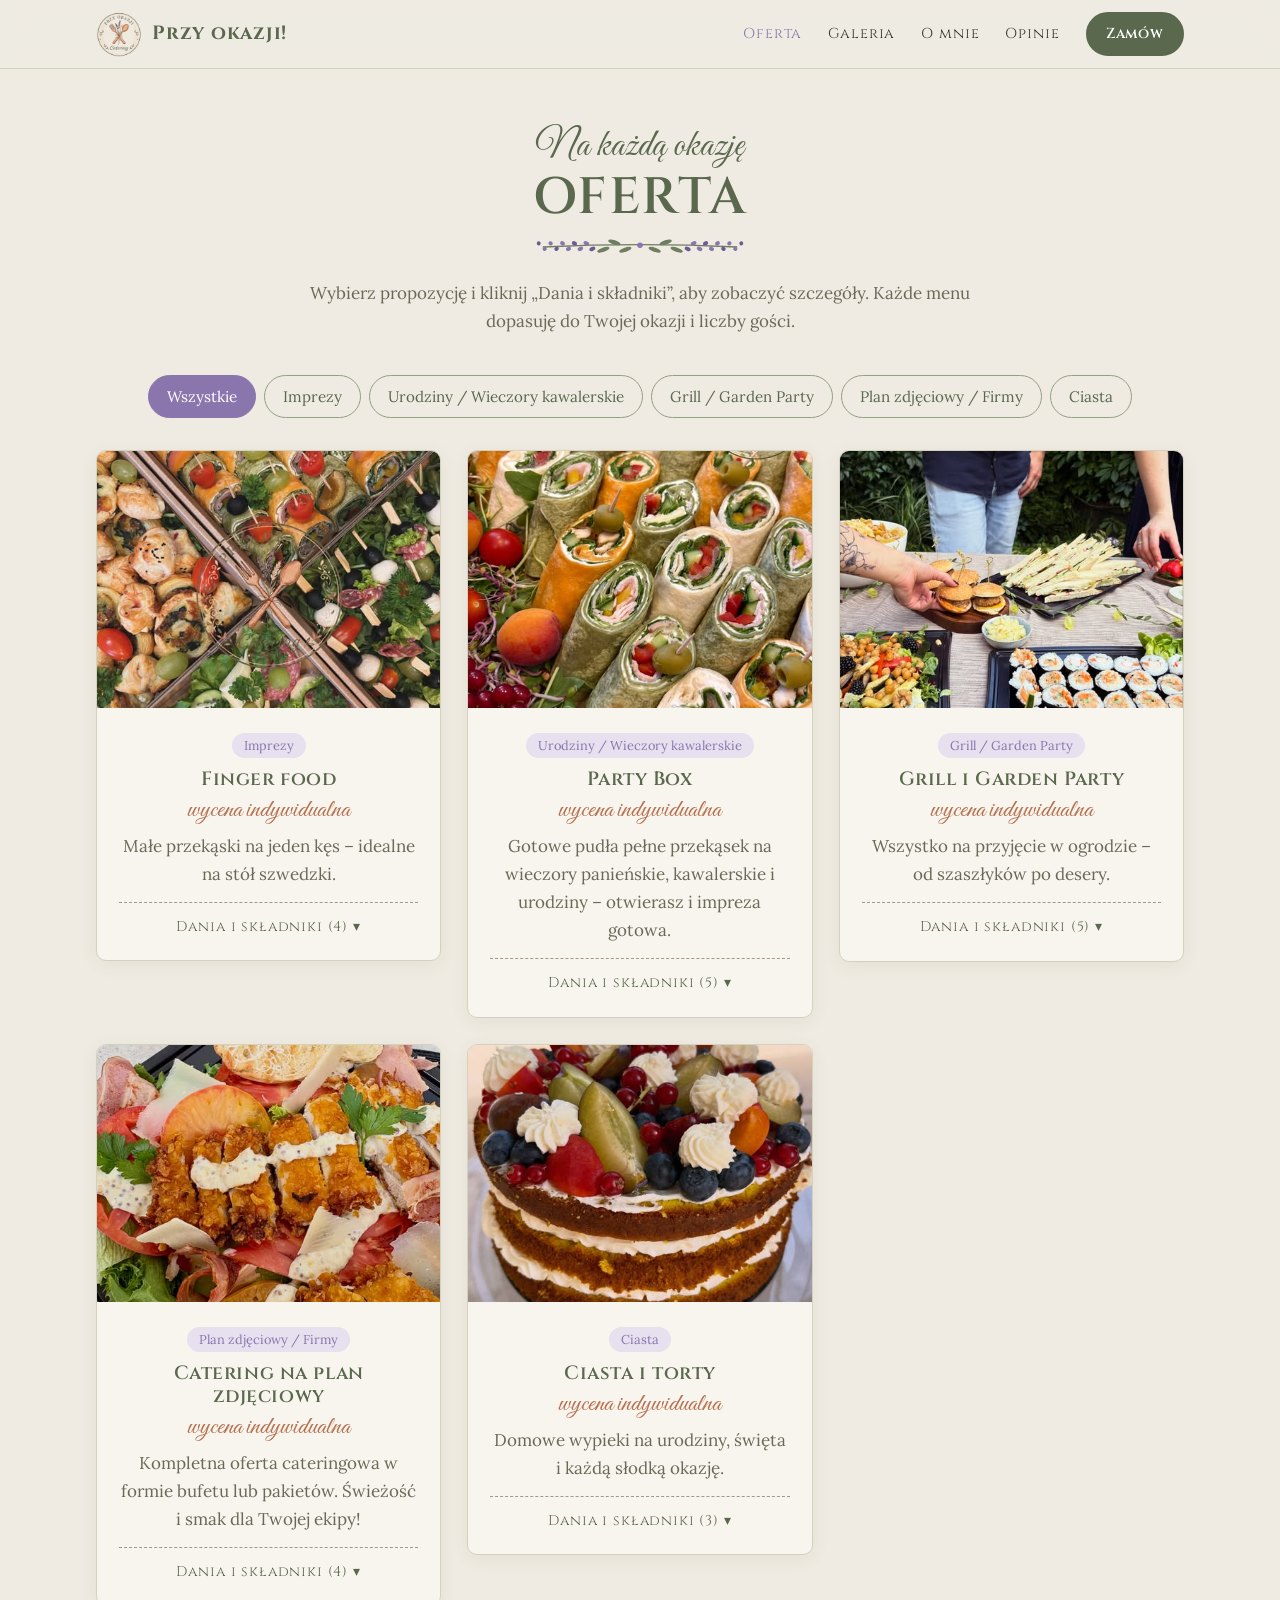
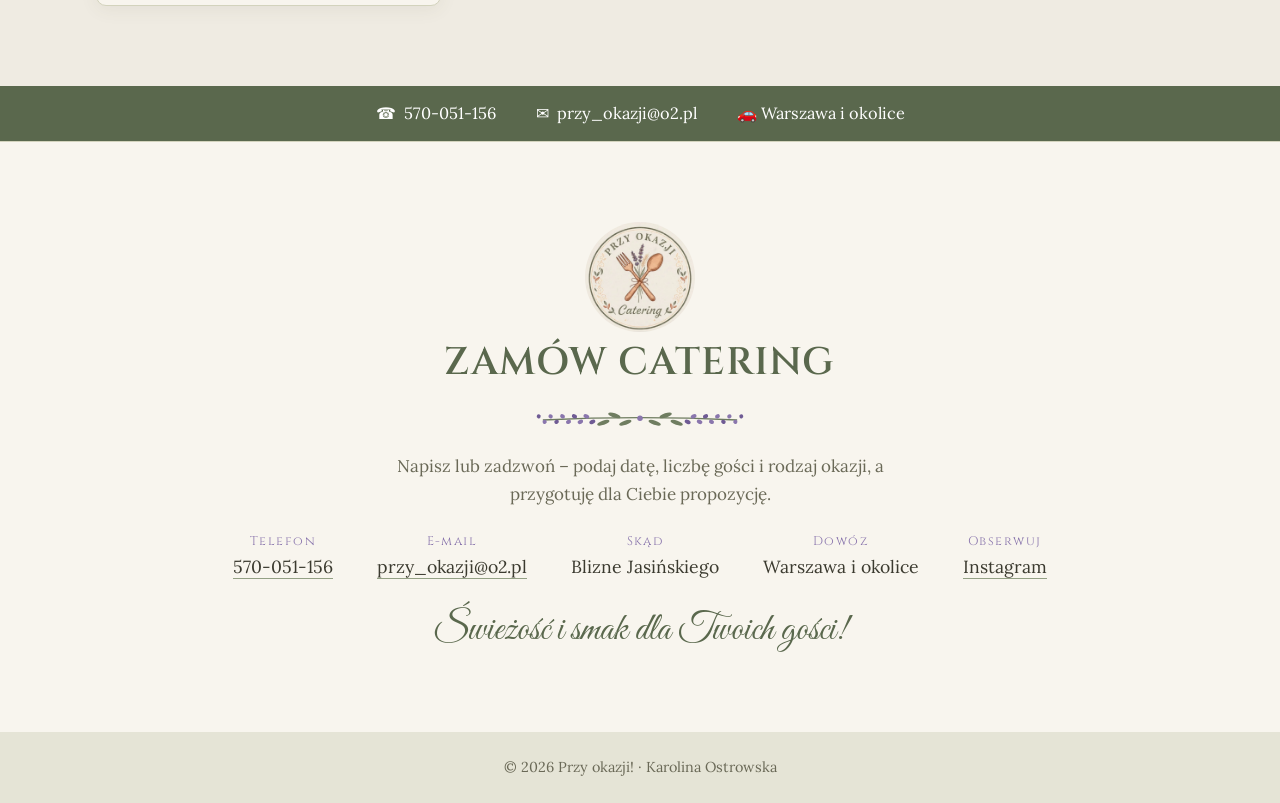
==== oferta/index.html @ 9a6f2ed9 "Strona Catering Przy okazji! z panelem edycji Co-Authored-By: Claude Opus 5.5 <noreply@anthropic.com" ====
<!doctype html>
<html lang="pl">
<head>
  <meta charset="utf-8">
  <meta name="viewport" content="width=device-width, initial-scale=1">
  <title>Oferta – Catering Przy okazji!</title>
  <meta name="description" content="Oferta cateringu Przy okazji! – finger food, party boxy, grill i garden party, catering na plan zdjęciowy, ciasta. Dania i składniki.">
  <link rel="preconnect" href="https://fonts.googleapis.com">
  <link rel="preconnect" href="https://fonts.gstatic.com" crossorigin>
  <link href="https://fonts.googleapis.com/css2?family=Cinzel:wght@500;600;700&family=Great+Vibes&family=Lora:ital,wght@0,400;0,500;0,600;1,400&display=swap" rel="stylesheet">
  <link rel="stylesheet" href="/styles.css">
</head>
<body data-page="oferta">
  <header class="topbar">
    <div class="wrap topbar-inner">
      <a href="/" class="brand">
        <span class="logo-mark logo-small"></span>
        <span class="brand-name" data-bind="name">Przy okazji!</span>
      </a>
      <button class="nav-toggle" aria-label="Menu" aria-expanded="false">☰</button>
      <nav class="nav">
        <a href="/oferta/" class="active" aria-current="page">Oferta</a>
        <a href="/#galeria">Galeria</a>
        <a href="/#o-mnie">O mnie</a>
        <a href="/#opinie">Opinie</a>
        <a href="#kontakt" class="btn btn-small">Zamów</a>
      </nav>
    </div>
  </header>

  <main>
    <section class="page-hero">
      <div class="wrap">
        <p class="script page-hero-script">Na każdą okazję</p>
        <h1>Oferta</h1>
        <div class="divider"></div>
        <p class="section-sub">Wybierz propozycję i kliknij „Dania i składniki”, aby zobaczyć szczegóły. Każde menu dopasuję do Twojej okazji i liczby gości.</p>
      </div>
    </section>

    <section id="menu" class="section section-tight">
      <div class="wrap">
        <div class="filters" id="filters"></div>
        <div class="menu-grid" id="menu-grid"></div>
      </div>
    </section>

    <div class="contact-strip">
      <div class="wrap contact-strip-inner" id="contact-strip"></div>
    </div>

    <section id="kontakt" class="section contact-section">
      <div class="wrap contact">
        <span class="logo-mark logo-contact"></span>
        <h2>Zamów catering</h2>
        <div class="divider"></div>
        <p class="contact-lead" data-bind="contactText">Napisz lub zadzwoń – podaj datę, liczbę gości i rodzaj okazji, a przygotuję dla Ciebie propozycję.</p>
        <ul class="contact-list" id="contact-list"></ul>
        <p class="script contact-script" data-bind="slogan"></p>
      </div>
    </section>
  </main>

  <footer class="footer">
    <div class="wrap">© <span id="year"></span> <span data-bind="name"></span> · <span data-bind="owner"></span></div>
  </footer>

  <script src="/app.js"></script>
</body>
</html>
---- styles.css ----
/* Stylistyka jak na Instagramie @przy.okazji_catering:
   kremowo-szałwiowe tło, oliwkowa zieleń, lawenda, drewno, kapitaliki + pismo odręczne */
:root {
  --bg: #efebe2;
  --bg-alt: #e5e4d6;
  --card: #f8f5ee;
  --text: #3b3a2f;
  --muted: #6a6957;
  --olive: #5a684d;
  --olive-dark: #46523b;
  --sage: #93a084;
  --lavender: #8a76ad;
  --lavender-soft: #e6e0ef;
  --wood: #b5704f;
  --border: #d3d3bd;
  --star: #e2a72e;
  --radius: 10px;
}

* { box-sizing: border-box; }
html { scroll-behavior: smooth; scroll-padding-top: 76px; }
body {
  margin: 0;
  font-family: "Lora", Georgia, serif;
  background: var(--bg);
  color: var(--text);
  line-height: 1.65;
  font-size: 17px;
}
h1, h2, h3 {
  font-family: "Cinzel", Georgia, serif;
  color: var(--olive);
  font-weight: 600;
  line-height: 1.2;
  margin: 0 0 .4em;
  letter-spacing: .03em;
}
h1 { font-size: clamp(2rem, 4.6vw, 3.2rem); }
h2 { font-size: clamp(1.7rem, 3.4vw, 2.4rem); }
h3 { font-size: 1.2rem; }
a { color: var(--olive); }
.script { font-family: "Great Vibes", cursive; color: var(--olive); font-weight: 400; margin: 0; line-height: 1.1; }
.center { text-align: center; }

.wrap { max-width: 1120px; margin: 0 auto; padding: 0 16px; }

/* Lawendowa gałązka – ozdobnik pod nagłówkami */
.divider { width: 220px; height: 28px; margin: 4px auto 18px; }
.divider svg { width: 100%; height: 100%; display: block; }
.divider-left { margin-left: 0; }

/* Logo */
.logo-mark { display: inline-block; }
.logo-mark svg { width: 100%; height: 100%; display: block; }
.logo-small { width: 46px; height: 46px; }
.logo-hero { width: min(100%, 420px); aspect-ratio: 1; filter: drop-shadow(0 12px 30px rgba(79, 90, 53, .18)); }
.logo-contact { width: 110px; height: 110px; margin-bottom: 8px; }

/* Nagłówek */
.topbar {
  position: sticky; top: 0; z-index: 10;
  background: rgba(239, 235, 226, .94);
  backdrop-filter: blur(8px);
  border-bottom: 1px solid var(--border);
}
.topbar-inner { display: flex; align-items: center; justify-content: space-between; height: 68px; }
.brand { display: flex; align-items: center; gap: 10px; text-decoration: none; }
.brand-name { font-family: "Cinzel", serif; font-weight: 700; font-size: 1.2rem; color: var(--olive); letter-spacing: .04em; }
.nav { display: flex; gap: 26px; align-items: center; }
.nav a { color: var(--text); text-decoration: none; font-family: "Cinzel", serif; font-size: .9rem; letter-spacing: .06em; }
.nav a:hover { color: var(--lavender); }
.nav a.btn { color: #fff; }
.nav-toggle { display: none; background: none; border: 0; font-size: 1.6rem; cursor: pointer; color: var(--olive); }

/* Przyciski */
.btn {
  display: inline-block; padding: 12px 26px; border-radius: 999px;
  background: var(--olive); color: #fff; text-decoration: none;
  font-family: "Cinzel", serif; font-weight: 600; font-size: .9rem; letter-spacing: .08em;
  border: 2px solid var(--olive); transition: background .2s, color .2s;
}
.btn:hover { background: var(--olive-dark); border-color: var(--olive-dark); }
.btn-small { padding: 8px 18px; }
.btn-ghost { background: transparent; color: var(--olive); }
.btn-ghost:hover { background: var(--olive); color: #fff; }

/* Hero */
.hero { padding: 56px 0 64px; }
.hero-inner { display: grid; grid-template-columns: 1.1fr 1fr; gap: 48px; align-items: center; }
.hero-text { text-align: center; }
.hero-script { font-size: clamp(1.9rem, 4vw, 2.6rem); margin-bottom: 8px; }
.hero-text h1 { text-transform: uppercase; }
.lead { font-size: 1.12rem; color: var(--muted); max-width: 48ch; margin: 0 auto; }
.hero-cta { display: flex; gap: 12px; flex-wrap: wrap; justify-content: center; margin: 28px 0 20px; }
.hero-rating { display: inline-flex; align-items: center; gap: 8px; color: var(--text); text-decoration: none; }
.hero-visual { display: flex; justify-content: center; }
.hero-photo {
  width: 100%; aspect-ratio: 4 / 5; border-radius: 220px 220px 16px 16px;
  background-size: cover; background-position: center;
  border: 6px solid var(--card); box-shadow: 0 14px 40px rgba(79, 90, 53, .2);
}

/* Pasek kontaktu jak na grafikach z Instagrama */
.contact-strip { background: var(--olive); color: #fff; }
.contact-strip-inner {
  display: flex; justify-content: center; flex-wrap: wrap; gap: 8px 40px;
  padding: 14px 16px; font-size: 1.02rem;
}
.contact-strip a { color: #fff; text-decoration: none; }
.contact-strip span { display: inline-flex; align-items: center; gap: 8px; }

/* Sekcje */
.section { padding: 80px 0; }
.section-alt { background: var(--bg-alt); }
.section-head { text-align: center; margin-bottom: 32px; }
.section-head h2 { text-transform: uppercase; }
.section-sub { color: var(--muted); max-width: 60ch; margin: 0 auto; }

/* Gwiazdki */
.stars { position: relative; display: inline-block; font-size: 1.15rem; line-height: 1; letter-spacing: 2px; color: #cfcdb8; font-family: sans-serif; }
.stars::before { content: "★★★★★"; }
.stars span { position: absolute; inset: 0 auto 0 0; overflow: hidden; color: var(--star); white-space: nowrap; }
.stars span::before { content: "★★★★★"; }

/* Menu */
.filters { display: flex; flex-wrap: wrap; justify-content: center; gap: 8px; margin-bottom: 32px; }
.filter {
  padding: 8px 18px; border-radius: 999px; border: 1px solid var(--sage);
  background: transparent; cursor: pointer; font: inherit; font-size: .95rem; color: var(--olive);
}
.filter:hover { background: var(--card); }
.filter.active { background: var(--lavender); border-color: var(--lavender); color: #fff; }
.menu-grid { display: grid; grid-template-columns: repeat(auto-fill, minmax(300px, 1fr)); gap: 26px; align-items: start; }
.menu-card {
  background: var(--card); border: 1px solid var(--border); border-radius: var(--radius);
  overflow: hidden; box-shadow: 0 4px 18px rgba(79, 90, 53, .07);
}
.menu-card-img { aspect-ratio: 4 / 3; background-size: cover; background-position: center; }
.placeholder-img {
  background: radial-gradient(circle at 50% 45%, #f6f2e6 0%, #e4e3cf 70%);
  display: flex; align-items: center; justify-content: center;
}
.placeholder-img .logo-mark { width: 42%; aspect-ratio: 1; opacity: .9; }
.menu-card-body { padding: 22px; text-align: center; }
.menu-tag { display: inline-block; font-size: .8rem; color: var(--lavender); background: var(--lavender-soft); padding: 2px 12px; border-radius: 999px; margin-bottom: 10px; }
.menu-card h3 { margin-bottom: 4px; }
.menu-price { font-family: "Great Vibes", cursive; font-size: 1.6rem; color: var(--wood); margin: 0 0 6px; line-height: 1.2; }
.menu-desc { color: var(--muted); margin: 0 0 14px; }
.menu-card details { border-top: 1px dashed var(--sage); padding-top: 12px; text-align: left; }
.menu-card summary { cursor: pointer; text-align: center; font-family: "Cinzel", serif; font-size: .88rem; letter-spacing: .06em; color: var(--olive); list-style: none; }
.menu-card summary::-webkit-details-marker { display: none; }
.menu-card summary::after { content: " ▾"; }
.menu-card details[open] summary::after { content: " ▴"; }
.dishes { list-style: none; padding: 0; margin: 12px 0 0; }
.dishes li { padding: 10px 0 10px 22px; border-bottom: 1px solid var(--border); position: relative; }
.dishes li::before { content: "❀"; position: absolute; left: 0; top: 10px; color: var(--lavender); font-size: .9rem; }
.dishes li:last-child { border-bottom: 0; }
.dish-name { font-weight: 600; display: block; }
.dish-ing { font-size: .93rem; color: var(--muted); font-style: italic; }
.empty { color: var(--muted); text-align: center; }

/* Galeria */
.gallery { display: grid; grid-template-columns: repeat(auto-fill, minmax(220px, 1fr)); gap: 10px; }
.gallery figure { margin: 0; aspect-ratio: 1; border-radius: 6px; overflow: hidden; background: var(--card); }
.gallery img { width: 100%; height: 100%; object-fit: cover; display: block; transition: transform .4s; }
.gallery figure:hover img { transform: scale(1.04); }
#gallery-ig { margin-top: 28px; }

/* O mnie */
.about { display: grid; grid-template-columns: 1fr 1.3fr; gap: 56px; align-items: center; }
.about-photo {
  aspect-ratio: 1; border-radius: 50%; background-size: cover; background-position: center;
  max-width: 380px; width: 100%; margin: 0 auto;
  border: 6px solid var(--card); box-shadow: 0 0 0 1px var(--sage), 0 14px 40px rgba(79, 90, 53, .18);
}
.about-photo.placeholder-img .logo-mark { width: 70%; }
.about-script { font-size: 2rem; }
.about h2 { text-transform: uppercase; }
.about-text p { margin: 0 0 1em; }
.highlights { display: flex; gap: 32px; flex-wrap: wrap; margin-top: 24px; }
.highlight strong { display: block; font-family: "Cinzel", serif; font-size: 1.25rem; color: var(--lavender); }
.highlight span { color: var(--muted); font-size: .95rem; }

/* Opinie */
.rating-summary { display: flex; align-items: center; justify-content: center; gap: 16px; flex-wrap: wrap; margin-bottom: 32px; }
.rating-big { font-family: "Cinzel", serif; font-size: 3rem; font-weight: 700; color: var(--olive); }
.rating-summary .stars { font-size: 1.6rem; }
.rating-meta { color: var(--muted); display: flex; align-items: center; gap: 8px; }
.google-g { width: 20px; height: 20px; flex-shrink: 0; }
.reviews { display: grid; grid-template-columns: repeat(auto-fill, minmax(280px, 1fr)); gap: 20px; }
.review { background: var(--card); border: 1px solid var(--border); border-radius: var(--radius); padding: 22px; }
.review-head { display: flex; align-items: center; gap: 12px; margin-bottom: 10px; }
.avatar { width: 42px; height: 42px; border-radius: 50%; background: var(--sage); color: #fff; display: grid; place-items: center; font-family: "Cinzel", serif; font-weight: 600; flex-shrink: 0; }
.review-author { font-weight: 600; }
.review-date { font-size: .85rem; color: var(--muted); }
.review p { margin: 10px 0 0; font-style: italic; }
.reviews-links { display: flex; gap: 12px; flex-wrap: wrap; justify-content: center; margin-top: 30px; }

/* Kontakt */
.contact-section { background: var(--card); border-top: 1px solid var(--border); }
.contact { text-align: center; display: flex; flex-direction: column; align-items: center; }
.contact h2 { text-transform: uppercase; }
.contact-lead { max-width: 52ch; color: var(--muted); margin: 0 0 24px; }
.contact-list { list-style: none; padding: 0; margin: 0 0 28px; display: flex; flex-wrap: wrap; justify-content: center; gap: 18px 44px; font-size: 1.1rem; }
.contact-list a { color: var(--text); text-decoration: none; border-bottom: 1px solid var(--sage); }
.contact-list .label { display: block; font-family: "Cinzel", serif; font-size: .78rem; letter-spacing: .12em; color: var(--lavender); }
.contact-script { font-size: clamp(1.8rem, 4vw, 2.4rem); }

.footer { padding: 24px 0; text-align: center; color: var(--muted); font-size: .9rem; background: var(--bg-alt); }

/* Telefon */
@media (max-width: 800px) {
  body { font-size: 16px; }
  .nav-toggle { display: block; }
  .nav {
    display: none; position: absolute; top: 68px; left: 0; right: 0;
    flex-direction: column; gap: 0; background: var(--bg); border-bottom: 1px solid var(--border);
  }
  .nav.open { display: flex; }
  .nav a { padding: 14px 16px; width: 100%; }
  .nav a.btn { width: auto; margin: 8px 16px 16px; text-align: center; }
  .hero { padding: 28px 0 48px; }
  .hero-inner, .about { grid-template-columns: 1fr; gap: 28px; }
  .hero-visual { order: -1; }
  .logo-hero { width: 220px; }
  .hero-photo { aspect-ratio: 4 / 3; border-radius: 16px; }
  .about-photo { max-width: 240px; }
  .about > div:last-child { text-align: center; }
  .divider-left { margin-left: auto; }
  .highlights { justify-content: center; }
  .section { padding: 56px 0; }
  .menu-grid { grid-template-columns: 1fr; }
  .gallery { grid-template-columns: repeat(2, 1fr); gap: 6px; }
  .contact-strip-inner { flex-direction: column; align-items: center; gap: 6px; }
}

/* Podgląd oferty na stronie głównej */
.offer-tiles { display: flex; flex-wrap: wrap; justify-content: center; gap: 16px; }
.offer-tile {
  position: relative; display: block; flex: 0 1 200px; aspect-ratio: 3 / 4; border-radius: var(--radius);
  overflow: hidden; text-decoration: none; box-shadow: 0 4px 18px rgba(79, 90, 53, .1);
}
.offer-tile-img { position: absolute; inset: 0; background-size: cover; background-position: center; transition: transform .4s; }
.offer-tile:hover .offer-tile-img { transform: scale(1.05); }
.offer-tile-img.placeholder-img .logo-mark { width: 55%; aspect-ratio: 1; }
.offer-tile-title {
  position: absolute; left: 0; right: 0; bottom: 0; padding: 40px 12px 14px;
  background: linear-gradient(transparent, rgba(46, 52, 35, .85));
  color: #fff; font-family: "Cinzel", serif; font-weight: 600; text-align: center; letter-spacing: .04em;
}
.offer-more { margin-top: 32px; }

/* Podstrona oferty */
.page-hero { padding: 56px 0 8px; text-align: center; }
.page-hero h1 { text-transform: uppercase; margin-bottom: 0; }
.page-hero-script { font-size: clamp(1.8rem, 4vw, 2.4rem); }
.section-tight { padding-top: 32px; }
.nav a.active { color: var(--lavender); }
.menu-card.highlighted { box-shadow: 0 0 0 3px var(--lavender), 0 4px 18px rgba(79, 90, 53, .1); }

@media (max-width: 800px) {
  .offer-tiles { gap: 10px; }
  .offer-tile { flex-basis: calc(50% - 5px); }
  .page-hero { padding: 32px 0 0; }
}
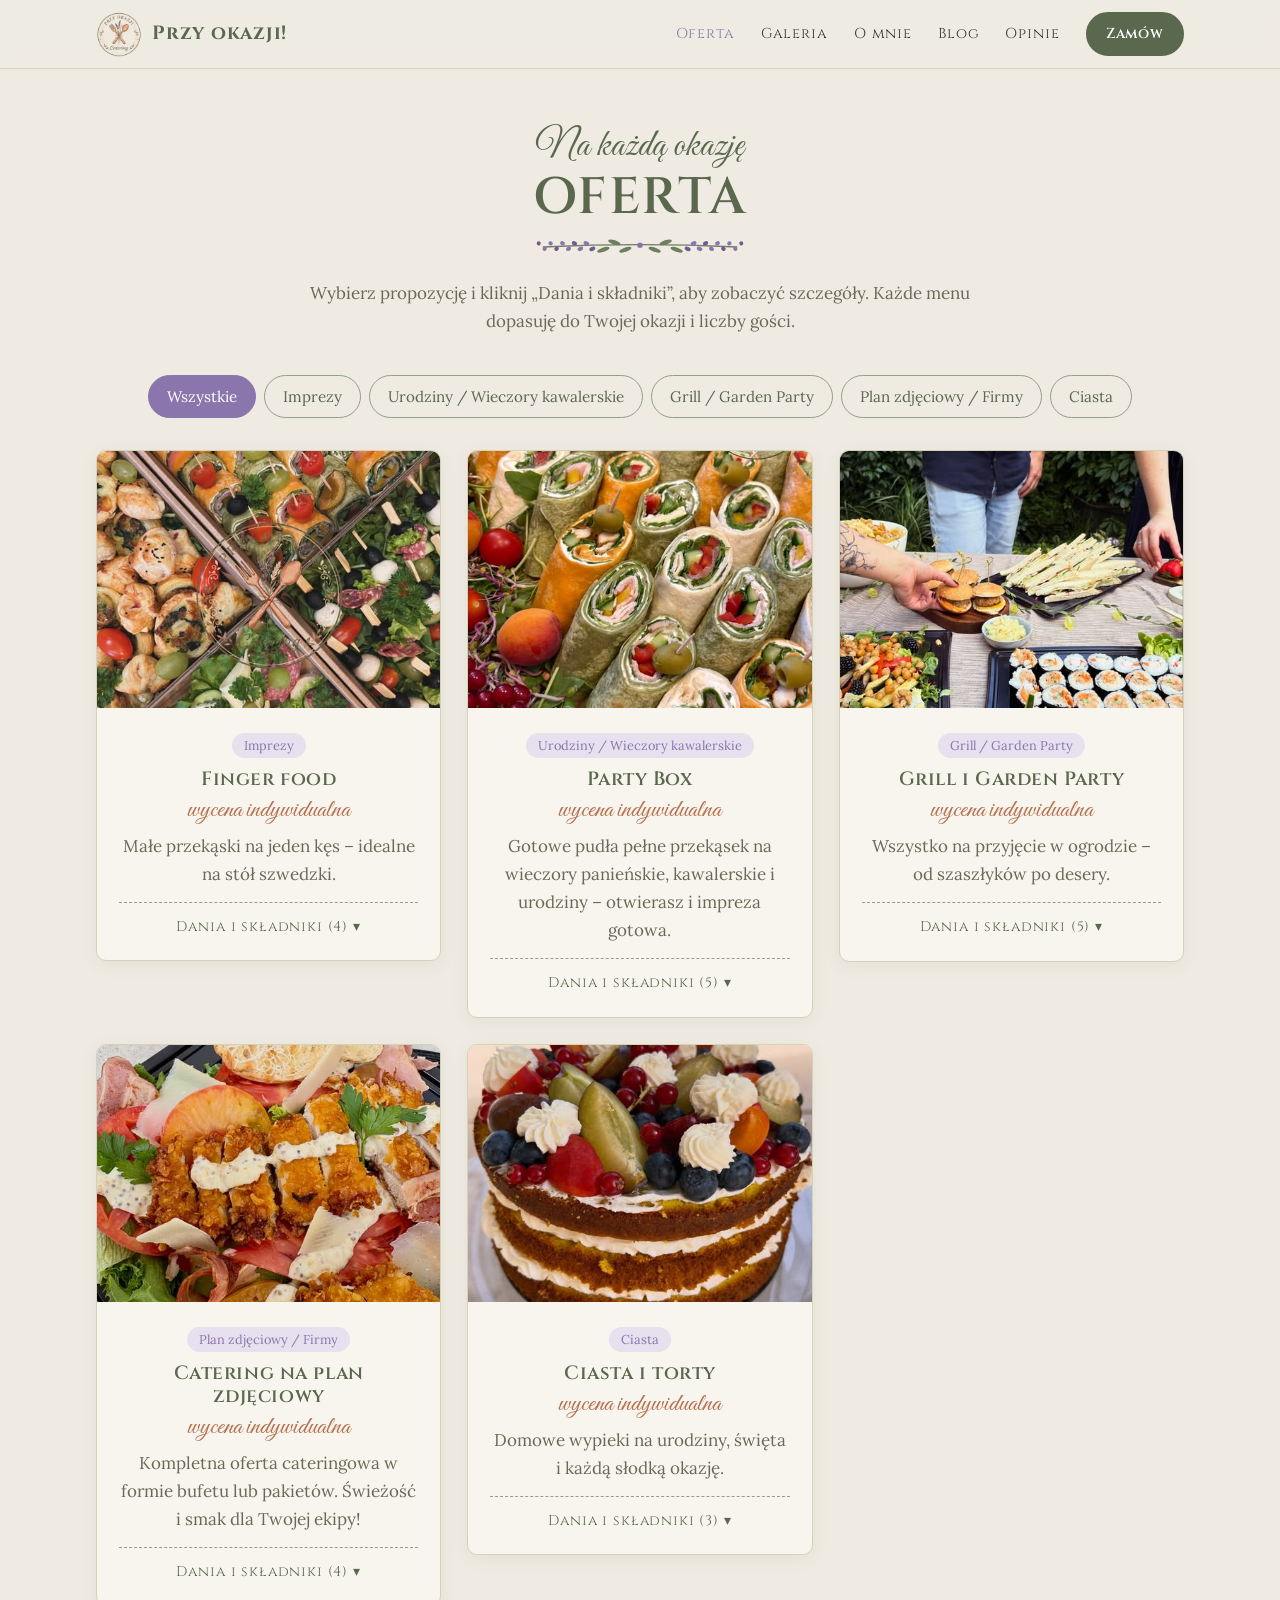
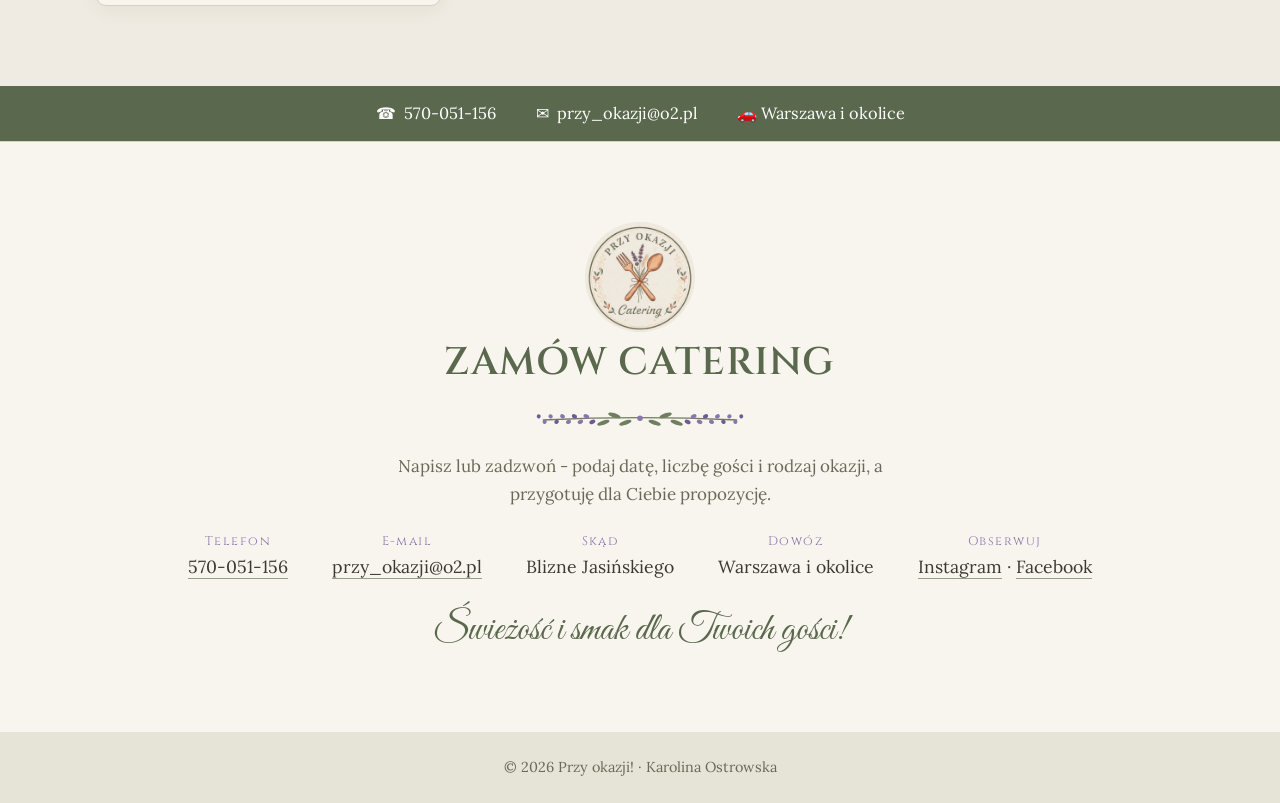
==== commit 7a29d383: "Blog: podstrona, wpisy i sekcja na stronie głównej Co-Authored-By: Claude Opus 5.5 <noreply@anthropi" ====
--- a/oferta/index.html
+++ b/oferta/index.html
@@ -10,7 +10,7 @@
   <link href="https://fonts.googleapis.com/css2?family=Cinzel:wght@500;600;700&family=Great+Vibes&family=Lora:ital,wght@0,400;0,500;0,600;1,400&display=swap" rel="stylesheet">
   <link rel="stylesheet" href="/styles.css">
 </head>
-<body data-page="oferta">
+<body data-page="oferta" data-title="Oferta">
   <header class="topbar">
     <div class="wrap topbar-inner">
       <a href="/" class="brand">
@@ -22,6 +22,7 @@
         <a href="/oferta/" class="active" aria-current="page">Oferta</a>
         <a href="/#galeria">Galeria</a>
         <a href="/#o-mnie">O mnie</a>
+        <a href="/blog/">Blog</a>
         <a href="/#opinie">Opinie</a>
         <a href="#kontakt" class="btn btn-small">Zamów</a>
       </nav>
--- a/styles.css
+++ b/styles.css
@@ -193,7 +193,19 @@
 .avatar { width: 42px; height: 42px; border-radius: 50%; background: var(--sage); color: #fff; display: grid; place-items: center; font-family: "Cinzel", serif; font-weight: 600; flex-shrink: 0; }
 .review-author { font-weight: 600; }
 .review-date { font-size: .85rem; color: var(--muted); }
+.review { display: flex; flex-direction: column; align-self: start; }
 .review p { margin: 10px 0 0; font-style: italic; }
+.review-text {
+  white-space: pre-line;
+  display: -webkit-box; -webkit-box-orient: vertical; -webkit-line-clamp: 6; line-clamp: 6; overflow: hidden;
+}
+.review-text.expanded { display: block; -webkit-line-clamp: unset; line-clamp: unset; overflow: visible; }
+.review-more {
+  align-self: flex-start; margin-top: 10px; padding: 0; background: none; border: 0; cursor: pointer;
+  font-family: "Cinzel", serif; font-size: .85rem; letter-spacing: .06em; color: var(--lavender);
+  border-bottom: 1px solid currentColor;
+}
+.review-more:hover { color: var(--olive); }
 .reviews-links { display: flex; gap: 12px; flex-wrap: wrap; justify-content: center; margin-top: 30px; }
 
 /* Kontakt */
@@ -263,3 +275,33 @@
   .offer-tile { flex-basis: calc(50% - 5px); }
   .page-hero { padding: 32px 0 0; }
 }
+
+/* Blog */
+.blog-grid { display: flex; flex-wrap: wrap; justify-content: center; gap: 24px; }
+.blog-grid > .blog-card { flex: 0 1 340px; }
+.blog-card {
+  display: flex; flex-direction: column; background: var(--card); border: 1px solid var(--border);
+  border-radius: var(--radius); overflow: hidden; text-decoration: none; color: var(--text);
+  box-shadow: 0 4px 18px rgba(79, 90, 53, .07); transition: transform .2s, box-shadow .2s;
+}
+.blog-card:hover { transform: translateY(-3px); box-shadow: 0 10px 26px rgba(79, 90, 53, .14); }
+.blog-card-img { display: flex; aspect-ratio: 16 / 10; background-size: cover; background-position: center; }
+.blog-card-img.placeholder-img .logo-mark { width: 38%; aspect-ratio: 1; }
+.blog-card-body { display: flex; flex-direction: column; gap: 8px; padding: 20px 22px 22px; flex: 1; }
+.blog-date { font-size: .85rem; color: var(--lavender); letter-spacing: .04em; margin: 0; }
+.blog-card-title { font-family: "Cinzel", serif; font-weight: 600; font-size: 1.15rem; color: var(--olive); line-height: 1.3; }
+.blog-excerpt { color: var(--muted); font-size: .95rem; }
+.blog-read { margin-top: auto; padding-top: 6px; font-family: "Cinzel", serif; font-size: .85rem; letter-spacing: .06em; color: var(--wood); }
+
+.post-wrap { max-width: 760px; }
+.post-back { margin: 0 0 24px; }
+.post-back a { color: var(--olive); text-decoration: none; font-family: "Cinzel", serif; font-size: .9rem; letter-spacing: .05em; }
+.post-head { text-align: center; }
+.post-head h1 { font-size: clamp(1.8rem, 4vw, 2.6rem); }
+.post-img { width: 100%; max-height: 440px; object-fit: cover; border-radius: var(--radius); margin: 8px 0 28px; display: block; }
+.post-body { font-size: 1.08rem; }
+.post-body h2, .post-body h3 { margin-top: 1.6em; }
+.post-body img { max-width: 100%; height: auto; border-radius: var(--radius); }
+.post-body a { color: var(--wood); }
+.post-body blockquote { margin: 1.4em 0; padding: 4px 0 4px 20px; border-left: 3px solid var(--lavender); color: var(--muted); font-style: italic; }
+.post-cta { text-align: center; margin-top: 40px; }
